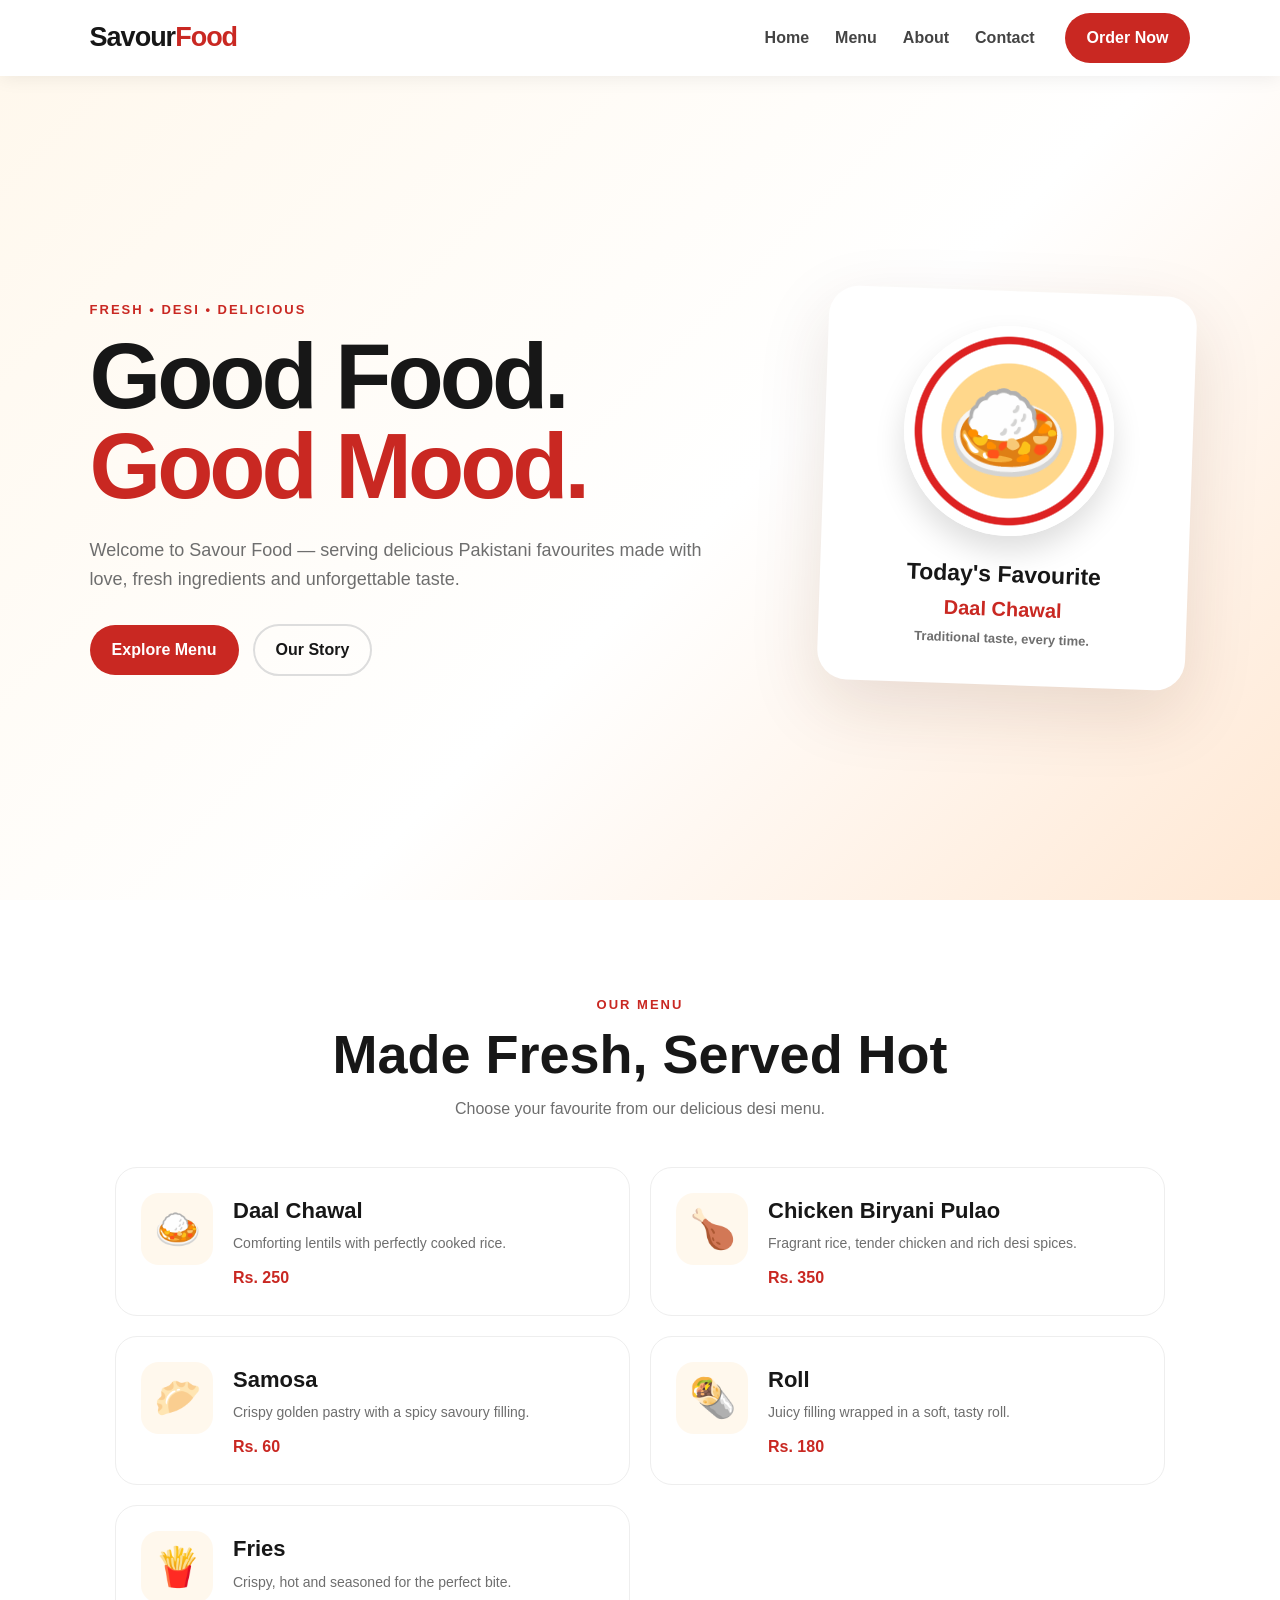
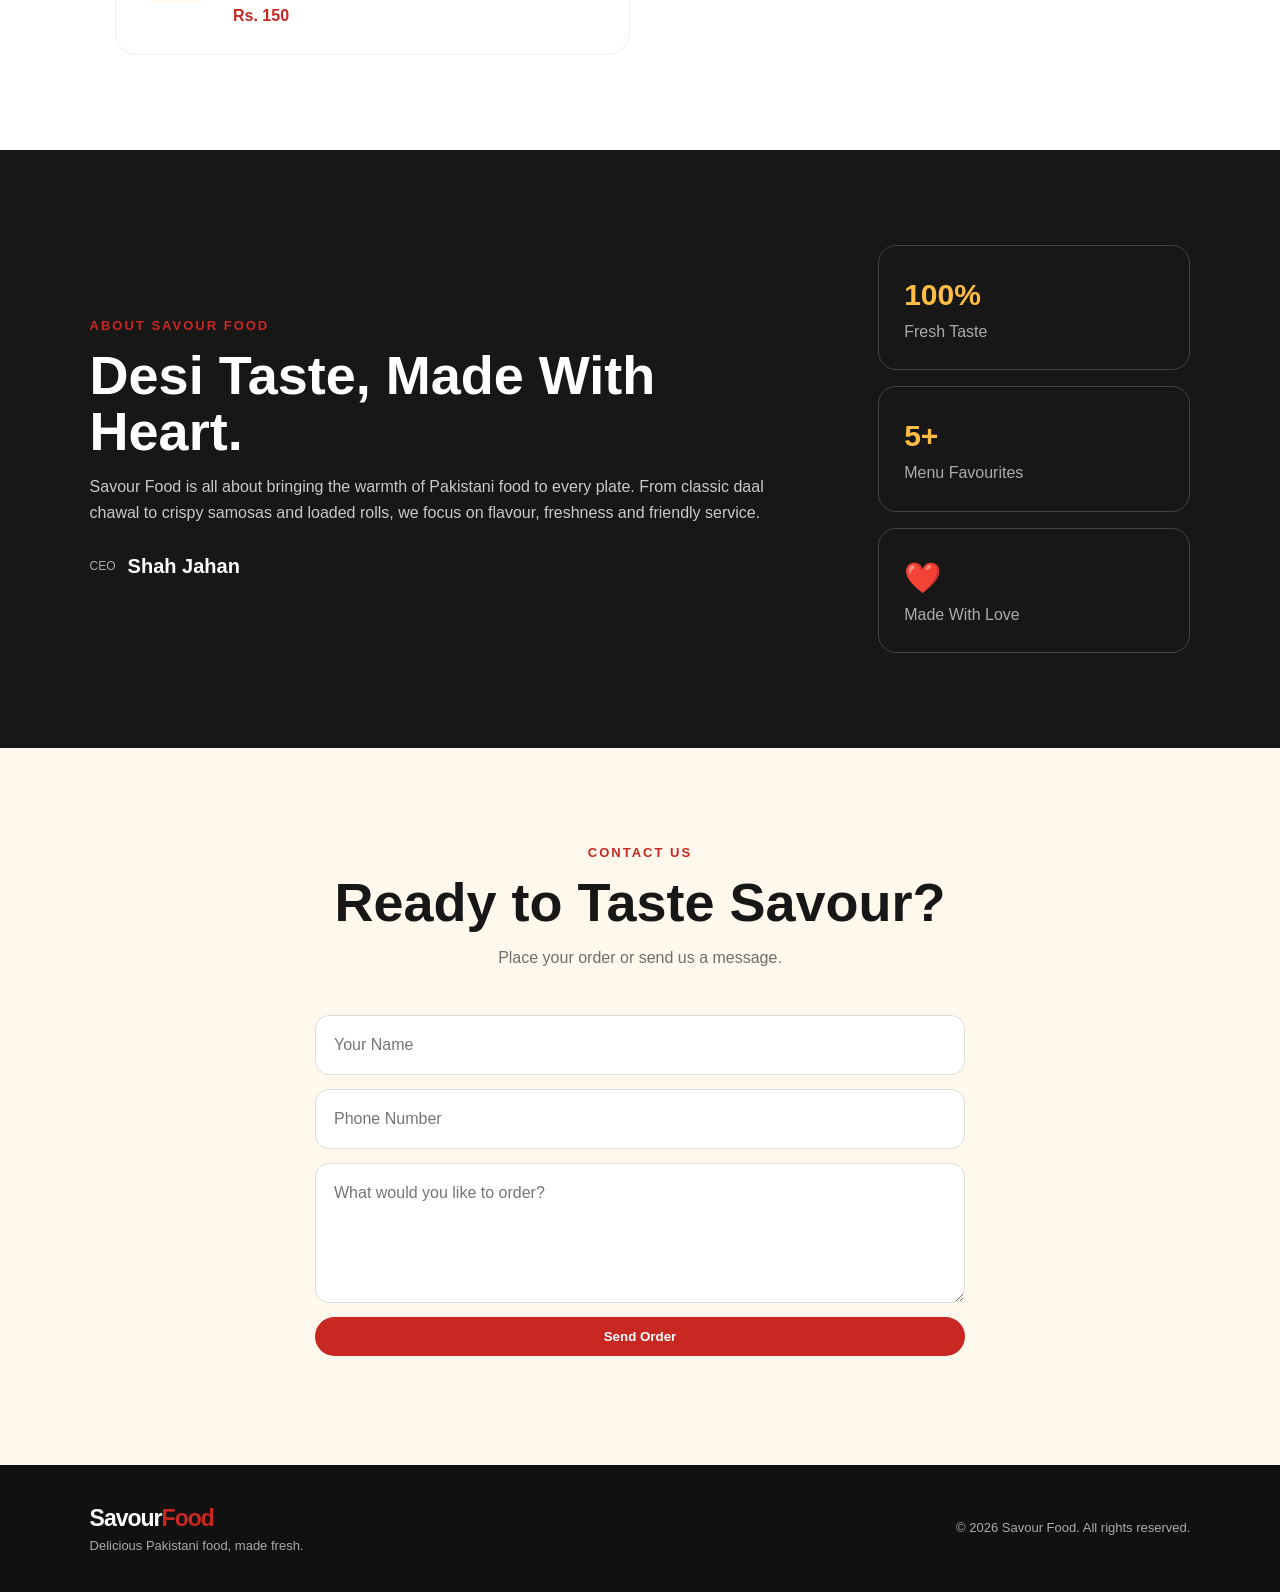
==== index.html @ 1f5b5f18 "Add files via upload" ====
<!DOCTYPE html>
<html lang="en">
<head>
  <meta charset="UTF-8">
  <meta name="viewport" content="width=device-width, initial-scale=1.0">
  <title>Savour Food | Taste That Feels Like Home</title>
  <link rel="stylesheet" href="style.css">
</head>
<body>
  <header class="navbar">
    <a class="logo" href="#home">Savour<span>Food</span></a>
    <button class="menu-toggle" aria-label="Open menu">☰</button>
    <nav id="nav">
      <a href="#home">Home</a>
      <a href="#menu">Menu</a>
      <a href="#about">About</a>
      <a href="#contact">Contact</a>
    </nav>
    <a class="order-btn" href="#menu">Order Now</a>
  </header>

  <main>
    <section id="home" class="hero">
      <div class="hero-content">
        <p class="eyebrow">Fresh • Desi • Delicious</p>
        <h1>Good Food.<br><span>Good Mood.</span></h1>
        <p class="hero-text">Welcome to Savour Food — serving delicious Pakistani favourites made with love, fresh ingredients and unforgettable taste.</p>
        <div class="hero-actions">
          <a class="primary-btn" href="#menu">Explore Menu</a>
          <a class="secondary-btn" href="#about">Our Story</a>
        </div>
      </div>
      <div class="hero-card">
        <div class="plate">🍛</div>
        <h3>Today's Favourite</h3>
        <p>Daal Chawal</p>
        <strong>Traditional taste, every time.</strong>
      </div>
    </section>

    <section id="menu" class="section">
      <div class="section-heading">
        <p class="eyebrow">Our Menu</p>
        <h2>Made Fresh, Served Hot</h2>
        <p>Choose your favourite from our delicious desi menu.</p>
      </div>
      <div class="menu-grid">
        <article class="food-card">
          <div class="food-icon">🍛</div><div><h3>Daal Chawal</h3><p>Comforting lentils with perfectly cooked rice.</p><span class="price">Rs. 250</span></div>
        </article>
        <article class="food-card">
          <div class="food-icon">🍗</div><div><h3>Chicken Biryani Pulao</h3><p>Fragrant rice, tender chicken and rich desi spices.</p><span class="price">Rs. 350</span></div>
        </article>
        <article class="food-card">
          <div class="food-icon">🥟</div><div><h3>Samosa</h3><p>Crispy golden pastry with a spicy savoury filling.</p><span class="price">Rs. 60</span></div>
        </article>
        <article class="food-card">
          <div class="food-icon">🌯</div><div><h3>Roll</h3><p>Juicy filling wrapped in a soft, tasty roll.</p><span class="price">Rs. 180</span></div>
        </article>
        <article class="food-card">
          <div class="food-icon">🍟</div><div><h3>Fries</h3><p>Crispy, hot and seasoned for the perfect bite.</p><span class="price">Rs. 150</span></div>
        </article>
      </div>
    </section>

    <section id="about" class="about section">
      <div class="about-box">
        <p class="eyebrow">About Savour Food</p>
        <h2>Desi Taste, Made With Heart.</h2>
        <p>Savour Food is all about bringing the warmth of Pakistani food to every plate. From classic daal chawal to crispy samosas and loaded rolls, we focus on flavour, freshness and friendly service.</p>
        <div class="ceo"><span>CEO</span><strong>Shah Jahan</strong></div>
      </div>
      <div class="stats">
        <div><strong>100%</strong><span>Fresh Taste</span></div>
        <div><strong>5+</strong><span>Menu Favourites</span></div>
        <div><strong>❤️</strong><span>Made With Love</span></div>
      </div>
    </section>

    <section id="contact" class="section contact">
      <div class="section-heading">
        <p class="eyebrow">Contact Us</p>
        <h2>Ready to Taste Savour?</h2>
        <p>Place your order or send us a message.</p>
      </div>
      <form id="contactForm">
        <input id="name" type="text" placeholder="Your Name" required>
        <input id="phone" type="tel" placeholder="Phone Number" required>
        <textarea id="message" placeholder="What would you like to order?" required></textarea>
        <button class="primary-btn" type="submit">Send Order</button>
        <p id="formMessage" class="form-message"></p>
      </form>
    </section>
  </main>

  <footer>
    <div><a class="logo" href="#home">Savour<span>Food</span></a><p>Delicious Pakistani food, made fresh.</p></div>
    <p>© <span id="year"></span> Savour Food. All rights reserved.</p>
  </footer>

  <script src="script.js"></script>
</body>
</html>
---- style.css ----
*{box-sizing:border-box;margin:0;padding:0}
:root{--red:#c92822;--dark:#171717;--cream:#fff8ed;--gold:#e8a52a;--muted:#6e6e6e}
html{scroll-behavior:smooth}
body{font-family:Arial,Helvetica,sans-serif;color:var(--dark);background:#fff;line-height:1.6}
a{text-decoration:none;color:inherit}
.navbar{position:sticky;top:0;z-index:20;height:76px;display:flex;align-items:center;gap:30px;padding:0 7%;background:rgba(255,255,255,.96);box-shadow:0 2px 18px rgba(0,0,0,.07)}
.logo{font-size:27px;font-weight:900;letter-spacing:-1px}.logo span{color:var(--red)}
nav{display:flex;gap:26px;margin-left:auto}nav a{font-weight:700;color:#444}nav a:hover{color:var(--red)}
.order-btn,.primary-btn{background:var(--red);color:white;padding:12px 22px;border-radius:30px;font-weight:800;display:inline-block;border:0;cursor:pointer}.order-btn:hover,.primary-btn:hover{transform:translateY(-2px);box-shadow:0 8px 20px rgba(201,40,34,.22)}
.secondary-btn{padding:11px 21px;border:2px solid #ddd;border-radius:30px;font-weight:800}
.menu-toggle{display:none;background:none;border:0;font-size:28px}
.hero{min-height:calc(100vh - 76px);padding:80px 7%;display:grid;grid-template-columns:1.3fr .7fr;align-items:center;gap:50px;background:linear-gradient(135deg,#fff8ed,#fff 55%,#ffe8d4)}
.eyebrow{text-transform:uppercase;letter-spacing:2px;font-size:13px;font-weight:900;color:var(--red);margin-bottom:10px}
h1{font-size:clamp(55px,8vw,92px);line-height:.98;letter-spacing:-4px;margin-bottom:25px}h1 span{color:var(--red)}
.hero-text{max-width:650px;font-size:18px;color:var(--muted);margin-bottom:30px}.hero-actions{display:flex;gap:14px;align-items:center}
.hero-card{background:#fff;border-radius:30px;padding:35px;text-align:center;box-shadow:0 25px 70px rgba(83,40,15,.13);transform:rotate(2deg)}
.plate{width:210px;height:210px;margin:0 auto 20px;border-radius:50%;display:grid;place-items:center;font-size:100px;background:radial-gradient(circle,#ffd78b 0 45%,#fff 46% 58%,#d22 59% 63%,#fff 64%);box-shadow:0 15px 30px #0002}
.hero-card h3{font-size:23px}.hero-card p{color:var(--red);font-size:20px;font-weight:900}.hero-card strong{font-size:13px;color:var(--muted)}
.section{padding:95px 7%}.section-heading{text-align:center;max-width:700px;margin:0 auto 45px}.section-heading h2,.about h2{font-size:clamp(34px,5vw,54px);line-height:1.05;margin-bottom:14px}.section-heading>p:last-child{color:var(--muted)}
.menu-grid{display:grid;grid-template-columns:repeat(2,1fr);gap:20px;max-width:1050px;margin:auto}.food-card{display:flex;gap:20px;padding:25px;border:1px solid #eee;border-radius:22px;background:#fff;transition:.25s}.food-card:hover{transform:translateY(-5px);box-shadow:0 15px 35px #0000000d;border-color:#f3d4a7}.food-icon{width:72px;height:72px;flex:none;display:grid;place-items:center;background:var(--cream);border-radius:18px;font-size:38px}.food-card h3{font-size:22px}.food-card p{color:var(--muted);font-size:14px;margin:4px 0 10px}.price{font-weight:900;color:var(--red)}
.about{background:var(--dark);color:#fff;display:grid;grid-template-columns:1.4fr .6fr;gap:60px;align-items:center}.about p:not(.eyebrow){color:#c9c9c9;max-width:700px}.ceo{margin-top:25px;display:flex;gap:12px;align-items:center}.ceo span{font-size:12px;color:#aaa;text-transform:uppercase}.ceo strong{color:#fff;font-size:20px}.stats{display:grid;gap:16px}.stats div{padding:25px;border:1px solid #444;border-radius:18px}.stats strong{display:block;font-size:30px;color:#ffbe43}.stats span{color:#aaa}
.contact{background:var(--cream)}form{max-width:650px;margin:auto;display:grid;gap:14px}input,textarea{width:100%;padding:16px 18px;border:1px solid #ddd;border-radius:14px;font:inherit;background:#fff}textarea{min-height:140px;resize:vertical}.form-message{font-weight:700;text-align:center}
footer{padding:35px 7%;display:flex;justify-content:space-between;gap:20px;align-items:center;background:#111;color:#aaa}footer .logo{color:#fff;font-size:23px}footer p{font-size:13px}
@media(max-width:800px){.navbar{padding:0 5%;gap:15px}.menu-toggle{display:block;margin-left:auto}nav{display:none;position:absolute;top:76px;left:0;right:0;background:#fff;padding:20px 7%;flex-direction:column;box-shadow:0 10px 20px #0001}nav.open{display:flex}.order-btn{display:none}.hero{grid-template-columns:1fr;text-align:center;padding:60px 6%}.hero-text{margin-left:auto;margin-right:auto}.hero-actions{justify-content:center}.hero-card{max-width:380px;margin:auto}.menu-grid,.about{grid-template-columns:1fr}.section{padding:75px 6%}footer{flex-direction:column;text-align:center}}
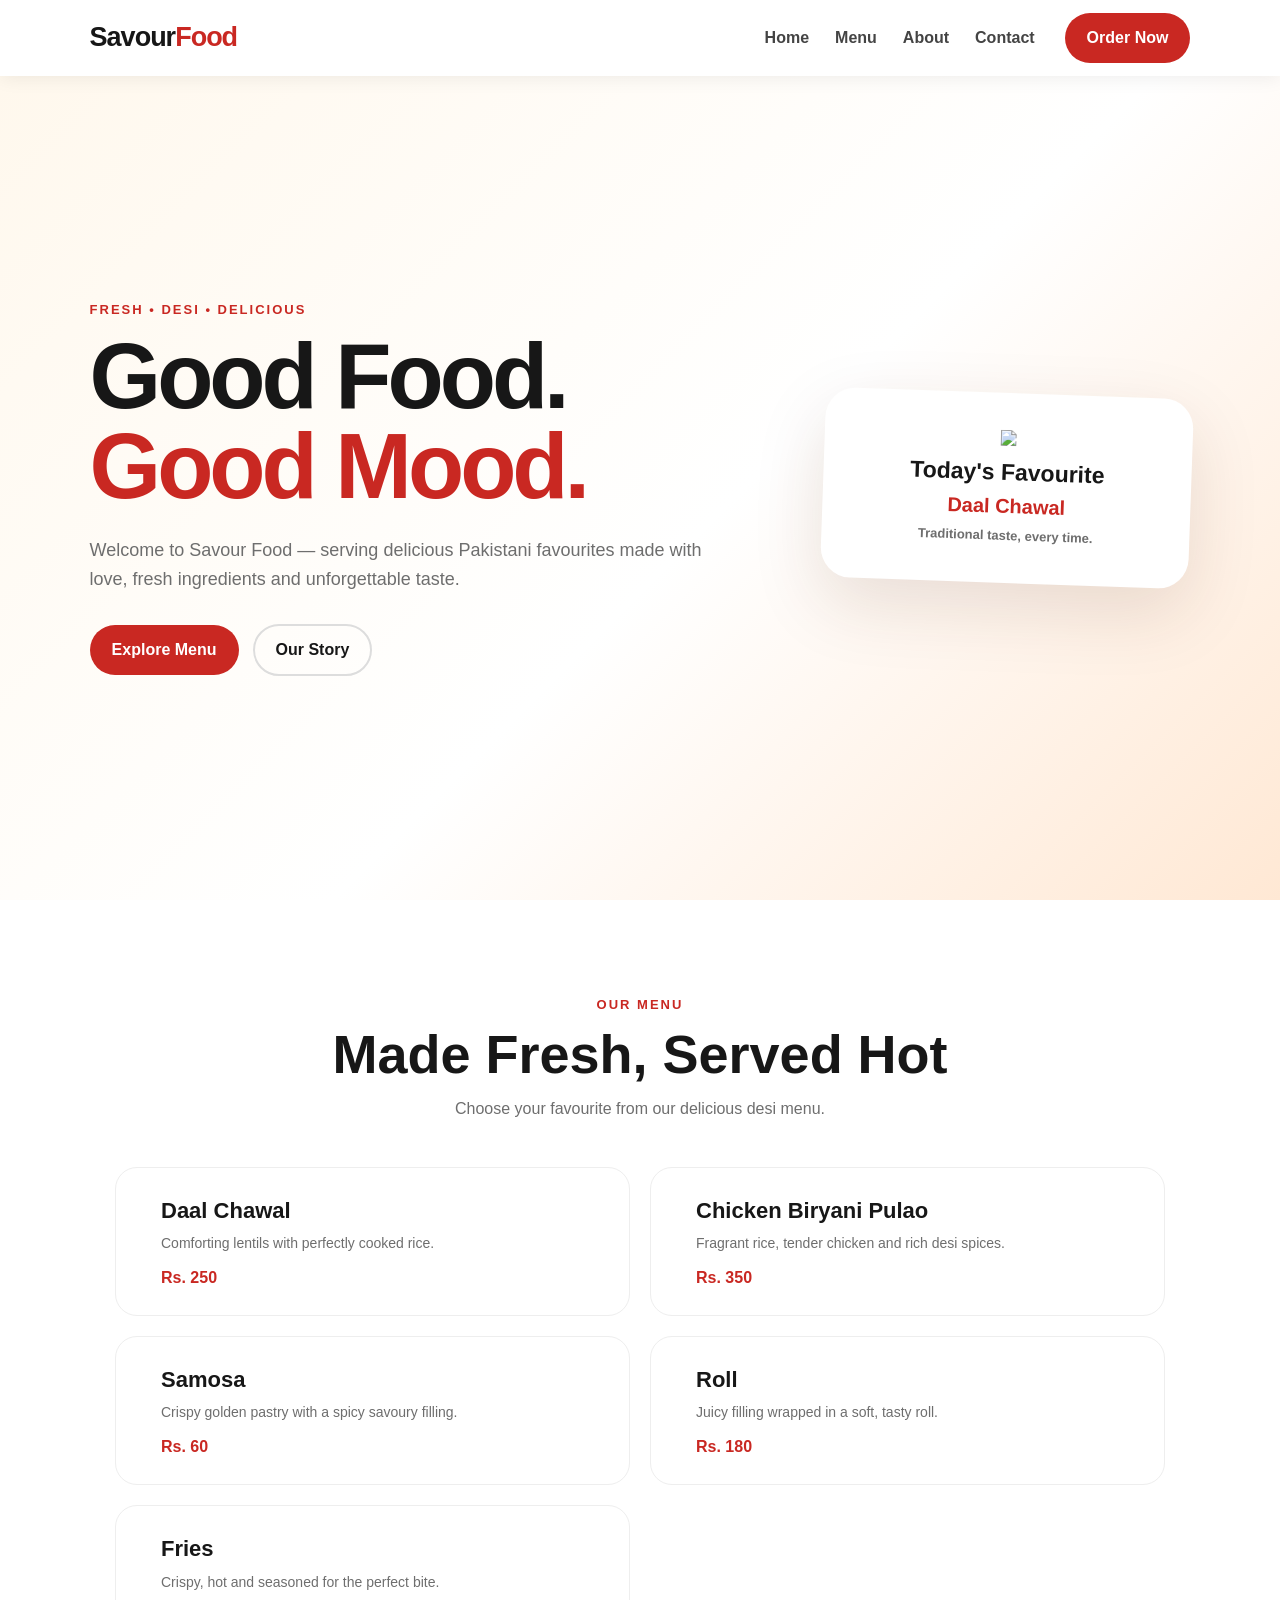
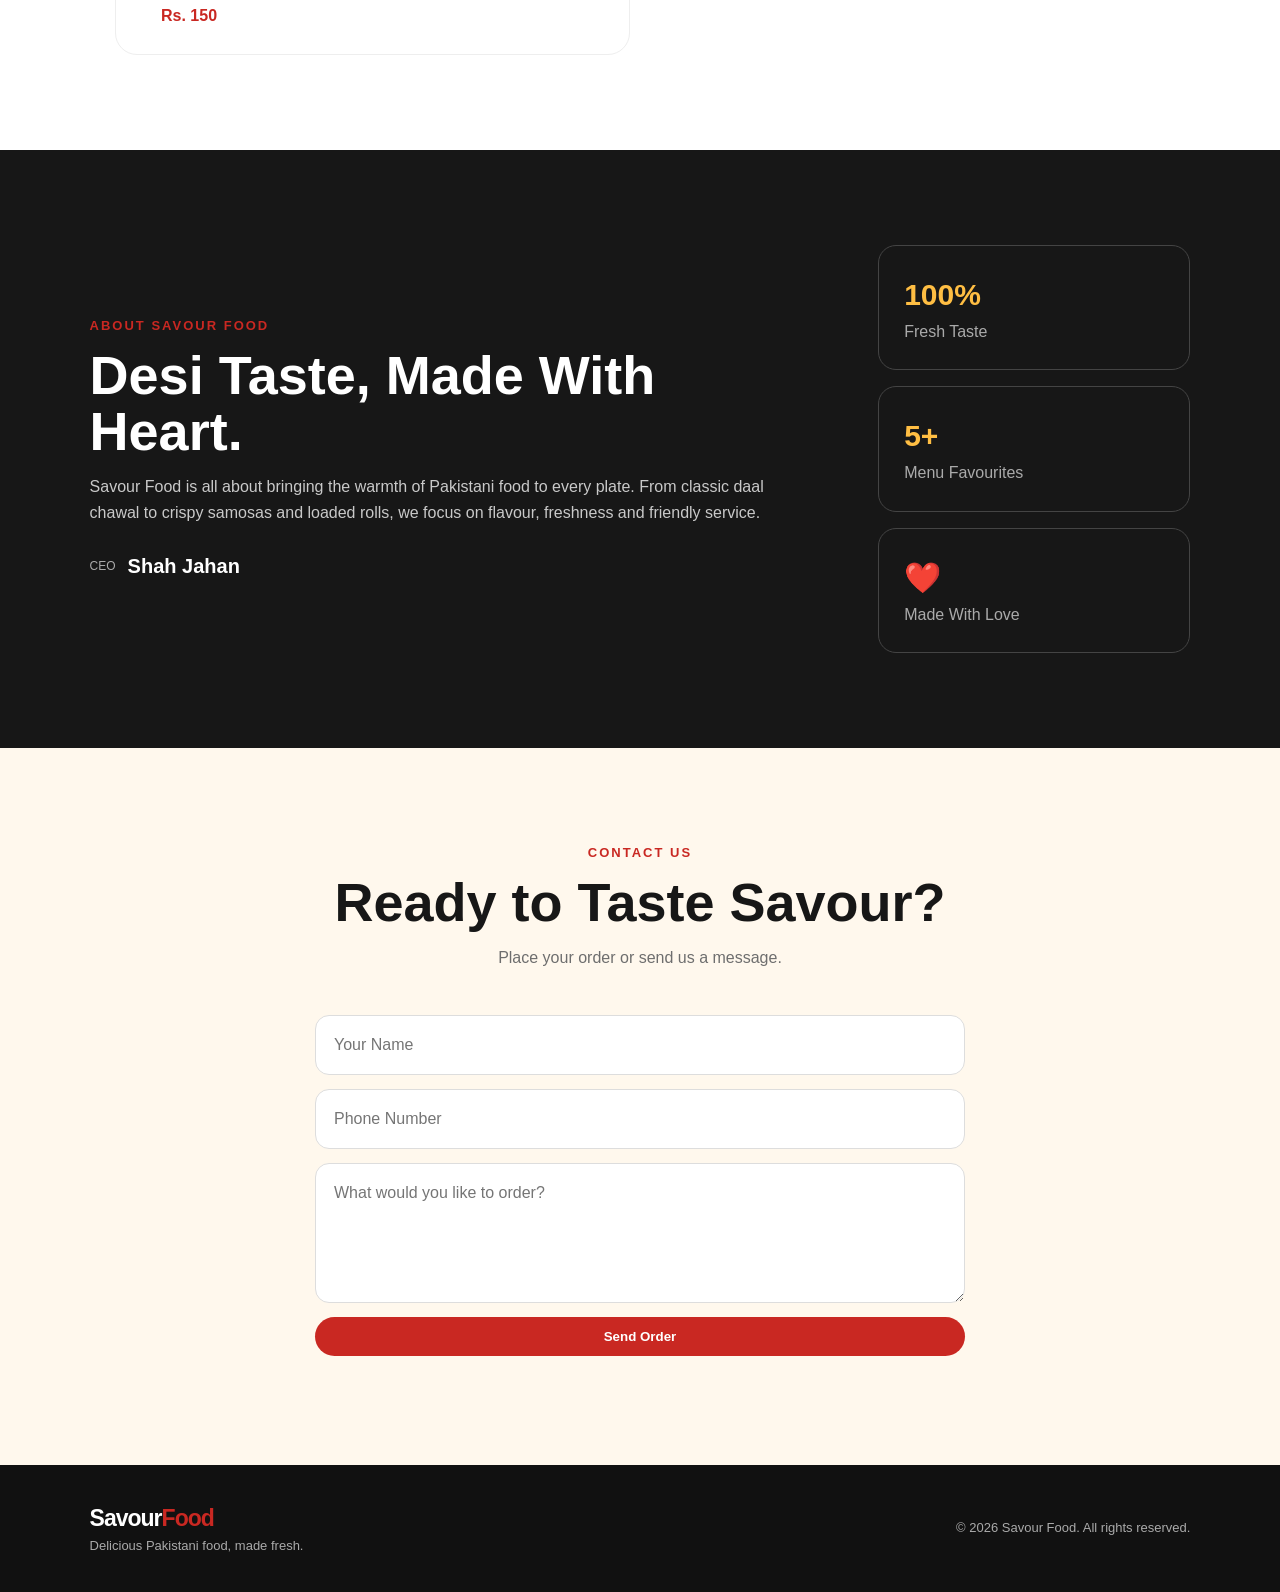
==== commit 7e596b06: "Add files via upload" ====
--- a/index.html
+++ b/index.html
@@ -1,103 +1,104 @@
-<!DOCTYPE html>
-<html lang="en">
-<head>
-  <meta charset="UTF-8">
-  <meta name="viewport" content="width=device-width, initial-scale=1.0">
-  <title>Savour Food | Taste That Feels Like Home</title>
-  <link rel="stylesheet" href="style.css">
-</head>
-<body>
-  <header class="navbar">
-    <a class="logo" href="#home">Savour<span>Food</span></a>
-    <button class="menu-toggle" aria-label="Open menu">☰</button>
-    <nav id="nav">
-      <a href="#home">Home</a>
-      <a href="#menu">Menu</a>
-      <a href="#about">About</a>
-      <a href="#contact">Contact</a>
-    </nav>
-    <a class="order-btn" href="#menu">Order Now</a>
-  </header>
-
-  <main>
-    <section id="home" class="hero">
-      <div class="hero-content">
-        <p class="eyebrow">Fresh • Desi • Delicious</p>
-        <h1>Good Food.<br><span>Good Mood.</span></h1>
-        <p class="hero-text">Welcome to Savour Food — serving delicious Pakistani favourites made with love, fresh ingredients and unforgettable taste.</p>
-        <div class="hero-actions">
-          <a class="primary-btn" href="#menu">Explore Menu</a>
-          <a class="secondary-btn" href="#about">Our Story</a>
-        </div>
-      </div>
-      <div class="hero-card">
-        <div class="plate">🍛</div>
-        <h3>Today's Favourite</h3>
-        <p>Daal Chawal</p>
-        <strong>Traditional taste, every time.</strong>
-      </div>
-    </section>
-
-    <section id="menu" class="section">
-      <div class="section-heading">
-        <p class="eyebrow">Our Menu</p>
-        <h2>Made Fresh, Served Hot</h2>
-        <p>Choose your favourite from our delicious desi menu.</p>
-      </div>
-      <div class="menu-grid">
-        <article class="food-card">
-          <div class="food-icon">🍛</div><div><h3>Daal Chawal</h3><p>Comforting lentils with perfectly cooked rice.</p><span class="price">Rs. 250</span></div>
-        </article>
-        <article class="food-card">
-          <div class="food-icon">🍗</div><div><h3>Chicken Biryani Pulao</h3><p>Fragrant rice, tender chicken and rich desi spices.</p><span class="price">Rs. 350</span></div>
-        </article>
-        <article class="food-card">
-          <div class="food-icon">🥟</div><div><h3>Samosa</h3><p>Crispy golden pastry with a spicy savoury filling.</p><span class="price">Rs. 60</span></div>
-        </article>
-        <article class="food-card">
-          <div class="food-icon">🌯</div><div><h3>Roll</h3><p>Juicy filling wrapped in a soft, tasty roll.</p><span class="price">Rs. 180</span></div>
-        </article>
-        <article class="food-card">
-          <div class="food-icon">🍟</div><div><h3>Fries</h3><p>Crispy, hot and seasoned for the perfect bite.</p><span class="price">Rs. 150</span></div>
-        </article>
-      </div>
-    </section>
-
-    <section id="about" class="about section">
-      <div class="about-box">
-        <p class="eyebrow">About Savour Food</p>
-        <h2>Desi Taste, Made With Heart.</h2>
-        <p>Savour Food is all about bringing the warmth of Pakistani food to every plate. From classic daal chawal to crispy samosas and loaded rolls, we focus on flavour, freshness and friendly service.</p>
-        <div class="ceo"><span>CEO</span><strong>Shah Jahan</strong></div>
-      </div>
-      <div class="stats">
-        <div><strong>100%</strong><span>Fresh Taste</span></div>
-        <div><strong>5+</strong><span>Menu Favourites</span></div>
-        <div><strong>❤️</strong><span>Made With Love</span></div>
-      </div>
-    </section>
-
-    <section id="contact" class="section contact">
-      <div class="section-heading">
-        <p class="eyebrow">Contact Us</p>
-        <h2>Ready to Taste Savour?</h2>
-        <p>Place your order or send us a message.</p>
-      </div>
-      <form id="contactForm">
-        <input id="name" type="text" placeholder="Your Name" required>
-        <input id="phone" type="tel" placeholder="Phone Number" required>
-        <textarea id="message" placeholder="What would you like to order?" required></textarea>
-        <button class="primary-btn" type="submit">Send Order</button>
-        <p id="formMessage" class="form-message"></p>
-      </form>
-    </section>
-  </main>
-
-  <footer>
-    <div><a class="logo" href="#home">Savour<span>Food</span></a><p>Delicious Pakistani food, made fresh.</p></div>
-    <p>© <span id="year"></span> Savour Food. All rights reserved.</p>
-  </footer>
-
-  <script src="script.js"></script>
-</body>
-</html>
+<!DOCTYPE html>
+<html lang="en">
+<head>
+  <meta charset="UTF-8">
+  <meta name="viewport" content="width=device-width, initial-scale=1.0">
+  <title>Savour Food | Taste That Feels Like Home</title>
+  <link rel="stylesheet" href="style0.css">
+</head>
+<body>
+  <header class="navbar">
+    <a class="logo" href="#home">Savour<span>Food</span></a>
+    <button class="menu-toggle" aria-label="Open menu">☰</button>
+    <nav id="nav">
+      <a href="#home">Home</a>
+      <a href="#menu">Menu</a>
+      <a href="#about">About</a>
+      <a href="#contact">Contact</a>
+    </nav>
+    <a class="order-btn" href="#menu">Order Now</a>
+  </header>
+
+  <main>
+    <section id="home" class="hero">
+      <div class="hero-content">
+        <p class="eyebrow">Fresh • Desi • Delicious</p>
+        <h1>Good Food.<br><span>Good Mood.</span></h1>
+        <p class="hero-text">Welcome to Savour Food — serving delicious Pakistani favourites made with love, fresh ingredients and unforgettable taste.</p>
+        <div class="hero-actions">
+          <a class="primary-btn" href="#menu">Explore Menu</a>
+          <a class="secondary-btn" href="#about">Our Story</a>
+        </div>
+      </div>
+      <div class="hero-card">
+        
+        <img src="images daal chawal.jfif">
+        <h3>Today's Favourite</h3>
+        <p>Daal Chawal</p>
+        <strong>Traditional taste, every time.</strong>
+      </div>
+    </section>
+
+    <section id="menu" class="section">
+      <div class="section-heading">
+        <p class="eyebrow">Our Menu</p>
+        <h2>Made Fresh, Served Hot</h2>
+        <p>Choose your favourite from our delicious desi menu.</p>
+      </div>
+      <div class="menu-grid">
+        <article class="food-card">
+          <img src="images daal chawal.jfif" alt=""><div><h3>Daal Chawal</h3><p>Comforting lentils with perfectly cooked rice.</p><span class="price">Rs. 250</span></div>
+        </article>
+        <article class="food-card">
+          <img src="images briyani.jfif" alt=""><div><h3>Chicken Biryani Pulao</h3><p>Fragrant rice, tender chicken and rich desi spices.</p><span class="price">Rs. 350</span></div>
+        </article>
+        <article class="food-card">
+          <img src="images somosa.jfif" alt=""><div><h3>Samosa</h3><p>Crispy golden pastry with a spicy savoury filling.</p><span class="price">Rs. 60</span></div>
+        </article>
+        <article class="food-card">
+          <img src="images roll.jfif" alt=""><div><h3>Roll</h3><p>Juicy filling wrapped in a soft, tasty roll.</p><span class="price">Rs. 180</span></div>
+        </article>
+        <article class="food-card">
+          <img src="download fries.jfif" alt=""><div><h3>Fries</h3><p>Crispy, hot and seasoned for the perfect bite.</p><span class="price">Rs. 150</span></div>
+        </article>
+      </div>
+    </section>
+
+    <section id="about" class="about section">
+      <div class="about-box">
+        <p class="eyebrow">About Savour Food</p>
+        <h2>Desi Taste, Made With Heart.</h2>
+        <p>Savour Food is all about bringing the warmth of Pakistani food to every plate. From classic daal chawal to crispy samosas and loaded rolls, we focus on flavour, freshness and friendly service.</p>
+        <div class="ceo"><span>CEO</span><strong>Shah Jahan</strong></div>
+      </div>
+      <div class="stats">
+        <div><strong>100%</strong><span>Fresh Taste</span></div>
+        <div><strong>5+</strong><span>Menu Favourites</span></div>
+        <div><strong>❤️</strong><span>Made With Love</span></div>
+      </div>
+    </section>
+
+    <section id="contact" class="section contact">
+      <div class="section-heading">
+        <p class="eyebrow">Contact Us</p>
+        <h2>Ready to Taste Savour?</h2>
+        <p>Place your order or send us a message.</p>
+      </div>
+      <form id="contactForm">
+        <input id="name" type="text" placeholder="Your Name" required>
+        <input id="phone" type="tel" placeholder="Phone Number" required>
+        <textarea id="message" placeholder="What would you like to order?" required></textarea>
+        <button class="primary-btn" type="submit">Send Order</button>
+        <p id="formMessage" class="form-message"></p>
+      </form>
+    </section>
+  </main>
+
+  <footer>
+    <div><a class="logo" href="#home">Savour<span>Food</span></a><p>Delicious Pakistani food, made fresh.</p></div>
+    <p>© <span id="year"></span> Savour Food. All rights reserved.</p>
+  </footer>
+
+  <script src="script0.js"></script>
+</body>
+</html>
--- a/style0.css
+++ b/style0.css
@@ -0,0 +1,24 @@
+*{box-sizing:border-box;margin:0;padding:0}
+:root{--red:#c92822;--dark:#171717;--cream:#fff8ed;--gold:#e8a52a;--muted:#6e6e6e}
+html{scroll-behavior:smooth}
+body{font-family:Arial,Helvetica,sans-serif;color:var(--dark);background:#fff;line-height:1.6}
+a{text-decoration:none;color:inherit}
+.navbar{position:sticky;top:0;z-index:20;height:76px;display:flex;align-items:center;gap:30px;padding:0 7%;background:rgba(255,255,255,.96);box-shadow:0 2px 18px rgba(0,0,0,.07)}
+.logo{font-size:27px;font-weight:900;letter-spacing:-1px}.logo span{color:var(--red)}
+nav{display:flex;gap:26px;margin-left:auto}nav a{font-weight:700;color:#444}nav a:hover{color:var(--red)}
+.order-btn,.primary-btn{background:var(--red);color:white;padding:12px 22px;border-radius:30px;font-weight:800;display:inline-block;border:0;cursor:pointer}.order-btn:hover,.primary-btn:hover{transform:translateY(-2px);box-shadow:0 8px 20px rgba(201,40,34,.22)}
+.secondary-btn{padding:11px 21px;border:2px solid #ddd;border-radius:30px;font-weight:800}
+.menu-toggle{display:none;background:none;border:0;font-size:28px}
+.hero{min-height:calc(100vh - 76px);padding:80px 7%;display:grid;grid-template-columns:1.3fr .7fr;align-items:center;gap:50px;background:linear-gradient(135deg,#fff8ed,#fff 55%,#ffe8d4)}
+.eyebrow{text-transform:uppercase;letter-spacing:2px;font-size:13px;font-weight:900;color:var(--red);margin-bottom:10px}
+h1{font-size:clamp(55px,8vw,92px);line-height:.98;letter-spacing:-4px;margin-bottom:25px}h1 span{color:var(--red)}
+.hero-text{max-width:650px;font-size:18px;color:var(--muted);margin-bottom:30px}.hero-actions{display:flex;gap:14px;align-items:center}
+.hero-card{background:#fff;border-radius:30px;padding:35px;text-align:center;box-shadow:0 25px 70px rgba(83,40,15,.13);transform:rotate(2deg)}
+.plate{width:210px;height:210px;margin:0 auto 20px;border-radius:50%;display:grid;place-items:center;font-size:100px;background:radial-gradient(circle,#ffd78b 0 45%,#fff 46% 58%,#d22 59% 63%,#fff 64%);box-shadow:0 15px 30px #0002}
+.hero-card h3{font-size:23px}.hero-card p{color:var(--red);font-size:20px;font-weight:900}.hero-card strong{font-size:13px;color:var(--muted)}
+.section{padding:95px 7%}.section-heading{text-align:center;max-width:700px;margin:0 auto 45px}.section-heading h2,.about h2{font-size:clamp(34px,5vw,54px);line-height:1.05;margin-bottom:14px}.section-heading>p:last-child{color:var(--muted)}
+.menu-grid{display:grid;grid-template-columns:repeat(2,1fr);gap:20px;max-width:1050px;margin:auto}.food-card{display:flex;gap:20px;padding:25px;border:1px solid #eee;border-radius:22px;background:#fff;transition:.25s}.food-card:hover{transform:translateY(-5px);box-shadow:0 15px 35px #0000000d;border-color:#f3d4a7}.food-icon{width:72px;height:72px;flex:none;display:grid;place-items:center;background:var(--cream);border-radius:18px;font-size:38px}.food-card h3{font-size:22px}.food-card p{color:var(--muted);font-size:14px;margin:4px 0 10px}.price{font-weight:900;color:var(--red)}
+.about{background:var(--dark);color:#fff;display:grid;grid-template-columns:1.4fr .6fr;gap:60px;align-items:center}.about p:not(.eyebrow){color:#c9c9c9;max-width:700px}.ceo{margin-top:25px;display:flex;gap:12px;align-items:center}.ceo span{font-size:12px;color:#aaa;text-transform:uppercase}.ceo strong{color:#fff;font-size:20px}.stats{display:grid;gap:16px}.stats div{padding:25px;border:1px solid #444;border-radius:18px}.stats strong{display:block;font-size:30px;color:#ffbe43}.stats span{color:#aaa}
+.contact{background:var(--cream)}form{max-width:650px;margin:auto;display:grid;gap:14px}input,textarea{width:100%;padding:16px 18px;border:1px solid #ddd;border-radius:14px;font:inherit;background:#fff}textarea{min-height:140px;resize:vertical}.form-message{font-weight:700;text-align:center}
+footer{padding:35px 7%;display:flex;justify-content:space-between;gap:20px;align-items:center;background:#111;color:#aaa}footer .logo{color:#fff;font-size:23px}footer p{font-size:13px}
+@media(max-width:800px){.navbar{padding:0 5%;gap:15px}.menu-toggle{display:block;margin-left:auto}nav{display:none;position:absolute;top:76px;left:0;right:0;background:#fff;padding:20px 7%;flex-direction:column;box-shadow:0 10px 20px #0001}nav.open{display:flex}.order-btn{display:none}.hero{grid-template-columns:1fr;text-align:center;padding:60px 6%}.hero-text{margin-left:auto;margin-right:auto}.hero-actions{justify-content:center}.hero-card{max-width:380px;margin:auto}.menu-grid,.about{grid-template-columns:1fr}.section{padding:75px 6%}footer{flex-
